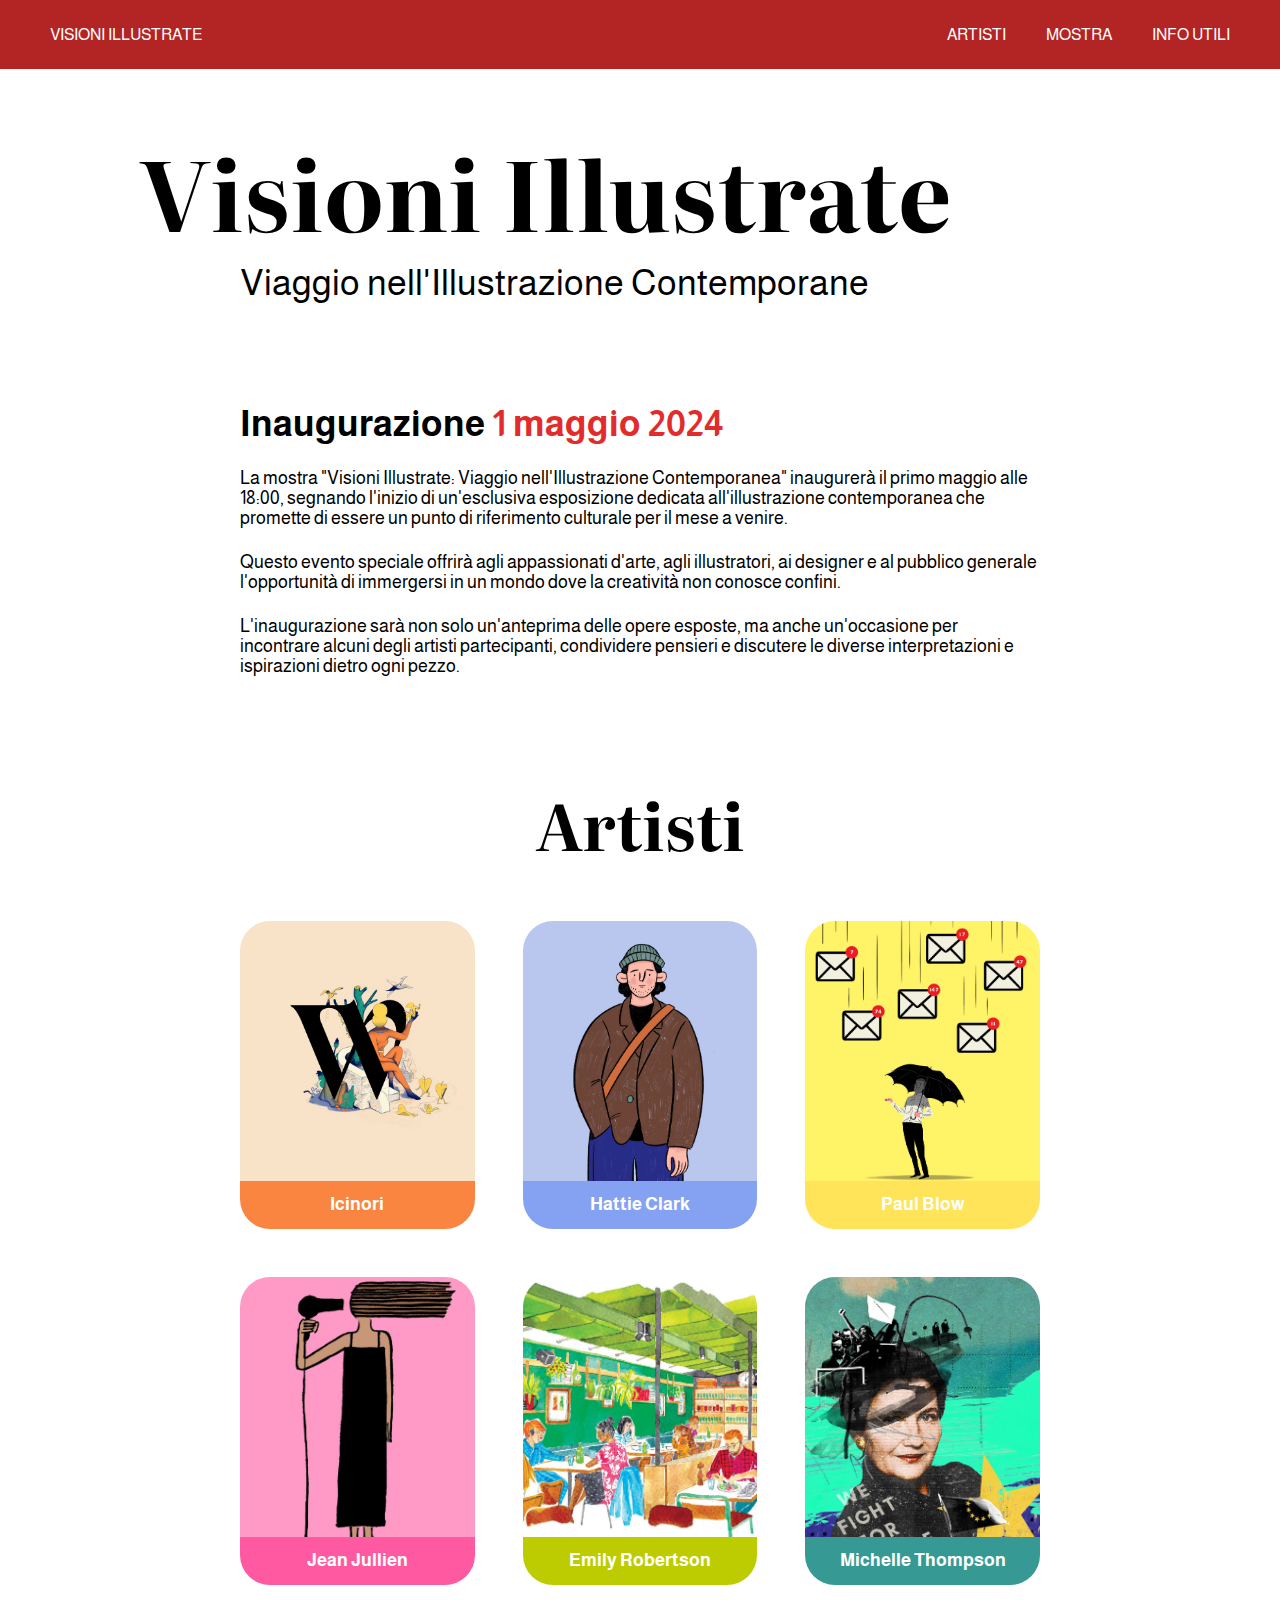
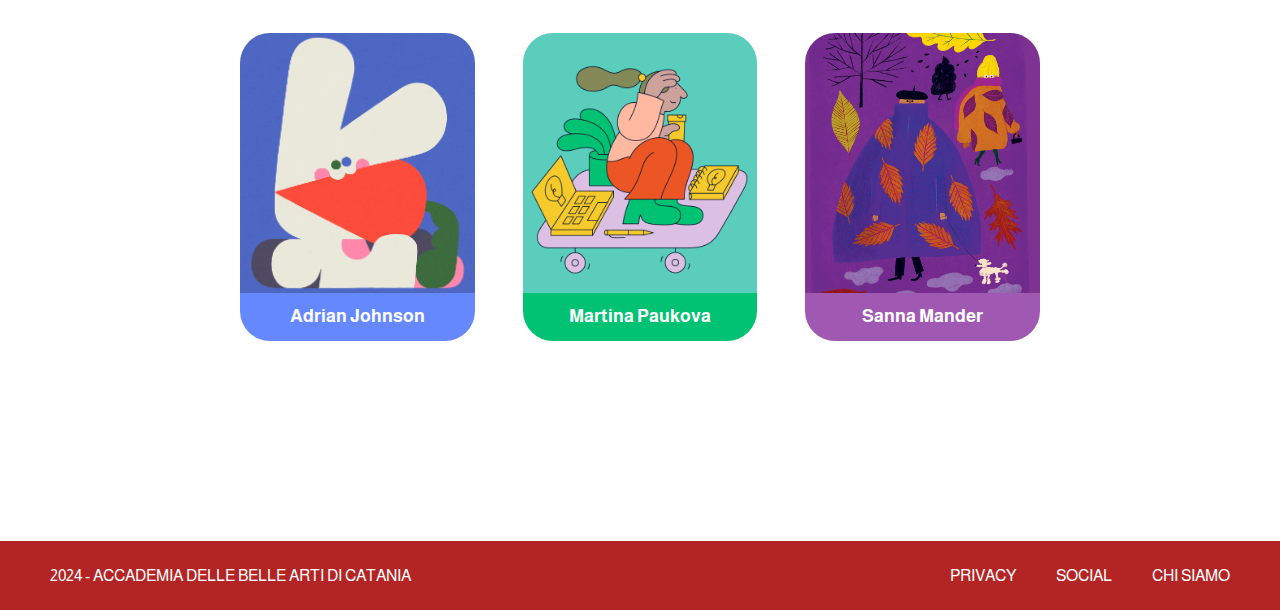
==== index.html @ 4ec29349 "Initial commit" ====
<!DOCTYPE html>
<html lang="en">
<head>
    <meta charset="UTF-8">
    <meta name="viewport" content="width=device-width, initial-scale=1.0">
    <title>Visioni Illustrate: Viaggio nell'Illustrazione Contemporanea</title>
    <link rel="stylesheet" href="css/style.css">
    <link rel="preconnect" href="https://fonts.googleapis.com">
    <link rel="preconnect" href="https://fonts.gstatic.com" crossorigin>
    <link href="https://fonts.googleapis.com/css2?family=Almarai:wght@300;400;700;800&display=swap" rel="stylesheet">
    <link rel="preconnect" href="https://fonts.googleapis.com">
    <link rel="preconnect" href="https://fonts.gstatic.com" crossorigin>
    <link href="https://fonts.googleapis.com/css2?family=Almarai:wght@300;400;700;800&family=Literata:ital,opsz,wght@0,7..72,200..900;1,7..72,200..900&display=swap" rel="stylesheet">
</head>

<body>
    <header id="inizio">
        <a href="index.html">VISIONI ILLUSTRATE</a>
        <nav>
            <ul>
                <li><a href="artisti.html">ARTISTI</a></li>
                <li><a href="mostra.html">MOSTRA</a></li>
                <li><a href="infoutili.html">INFO UTILI</a></li>
            </ul>
        </nav>
    </header>
<main>
    <section class="hero">
        <div class="resp">
            <h1>Visioni Illustrate</h1>
            <h2>Viaggio nell'Illustrazione Contemporane</h2>
        </div>
    </section>
    <section class="corpo">
    <section class="inaugurazione">
            <h2>Inaugurazione <span style="color:#e22c2c">1 maggio 2024</span></h2>
            <div class="cont">
            <div><p>La mostra "Visioni Illustrate: Viaggio nell'Illustrazione Contemporanea" inaugurerà il primo maggio alle 18:00, segnando l'inizio di un'esclusiva esposizione dedicata all'illustrazione contemporanea che promette di essere un punto di riferimento culturale per il mese a venire.</p>
            </div>
            <div>
                <p>Questo evento speciale offrirà agli appassionati d'arte, agli illustratori, ai designer e al pubblico generale l'opportunità di immergersi in un mondo dove la creatività non conosce confini.</p>
            </div>
            <div>
            <p>L'inaugurazione sarà non solo un'anteprima delle opere esposte, ma anche un'occasione per incontrare alcuni degli artisti partecipanti, condividere pensieri e discutere le diverse interpretazioni e ispirazioni dietro ogni pezzo.</p>
        </div>
    </div>
    </section>
<section class="info">
    <div>
    <h3>Artisti</h3>
</div>
</section>
    <section class="card">
        <a href="artisti.html" target="_self" rel="noopener noreferrer"><div class="uno">
                <img src="/img/card/Icinori.jpg" alt="">
                <h4>Icinori</h4>
                </div>
        </a>
        <a href="artisti.html" target="_self" rel="noopener noreferrer"><div class="due">
                <img src="/img/card/Hattie Clark.jpg" alt="">
               
                    <h4>Hattie Clark</h4>
            
            </div>
        </a>
        <a href="artisti.html" target="_self" rel="noopener noreferrer"><div class="tre">
                <img src="/img/card/Paul Blow.jpg" alt="">
                    <h4>Paul Blow</h4>
            </div>
        </a>
        <a href="artisti.html" target="_self" rel="noopener noreferrer"><div class="quattro">
                <img src="/img/card/Jean Jullien.jpg" alt="">
                <h4>Jean Jullien</h4>
            </div>
        </a>
    <a href="artisti.html" target="_self" rel="noopener noreferrer"><div class="cinque">
        <img src="/img/card/Emily Robertson.jpg" alt="">
        <h4>Emily Robertson</h4>
    </div>
</a>
<a href="artisti.html" target="_self" rel="noopener noreferrer"><div class="sei">
    <img src="/img/card/Michelle Thompson.jpg" alt="">
    <h4>Michelle Thompson</h4>
</div>
</a>
<a href="artisti.html" target="_self" rel="noopener noreferrer"><div class="sette">
    <img src="/img/card/Adrian Johnson.jpg" alt="">
    <h4>Adrian Johnson</h4>
</div>
</a>
<a href="artisti.html" target="_self" rel="noopener noreferrer"><div class="otto">
    <img src="/img/card/Martina Paukova.jpg" alt="">
    <h4>Martina Paukova</h4>
</div>
</a>
<a href="artisti.html" target="_self" rel="noopener noreferrer"><div class="nove">
    <img src="/img/card/Sanna Mander.jpg" alt="">
    <h4>Sanna Mander</h4>
</div>
</a>
    </section>
</section>
</main>
<footer>
    <a href="#inizio">2024 - ACCADEMIA DELLE BELLE ARTI DI CATANIA</a>
        <nav>
            <ul>
                <li><a href="https://www.iubenda.com/privacy-policy/25349809" target="_blank">PRIVACY</a></li>
                <li><a href="https://www.instagram.com/abacatania/" target="_blank">SOCIAL</a></li>
                <li><a href="https://www.abacatania.it" target="_blank">CHI SIAMO</a></li>
            </ul>
        </nav>
</footer>
</body>
---- css/style.css ----
html {
    scroll-behavior: smooth;
}

body{
    margin: 0;
    padding: 0;
    font-family: "Almarai", "Literata", sans-serif;
}

.corpo {
    max-width: 800px;
    margin: 0 auto;
}

main {
    max-width: 1000px;
    margin: 0 auto;
}

img {
    max-width: 100%;
    margin: 0;
}

header, footer {
    padding: 26px 50px;
    margin: 0;
    display: flex;
    justify-content: space-between;
    background-color: #B32424;
    font-size: 16px;
}

header nav ul, footer nav ul {
    margin: 0;
    padding: 0;
    list-style: none;
    display: flex;
    align-items: center;
    gap: 40px;
    text-transform: uppercase;
}

a {
    text-decoration: none;
    color: #fff;
}

header a:hover, footer a:hover {
    text-decoration: underline;
}

h1 {
    margin: 0;
    padding: 0;
    font-family: "Literata";
    font-size: 96px;
}

h2 {
    margin: 0;
    font-size: 36px;
}


.hero h2 {
    font-weight: normal;
    padding: 0 0 0 100px;
}

.hero div {
margin: 50px auto 100px 0;
}

p {
    margin-top: 24px;
    font-size: 18px;
}

.cont{
    margin-bottom: 100px;
}

h3 {
    margin: 0;
    font-family: "Literata";
    font-size: 64px;
}

.info div{
    margin: 0 0 50px 0;
    text-align: center;
}



.card {
    display: grid;
    grid-template-columns: repeat(auto-fill, minmax(185px, 1fr));
    max-width: 1000px;
    margin: 0 0 200px 0;
    padding: 0;
    gap: 48px;
    text-align: center;
}

.card div{
    margin: 0;
    border-radius: 40px 40px 30px 30px;
}

.card a{
    margin: 0;
    padding: 0;
    text-decoration: none;
}

.card h4 {
    margin: 0;
    padding: 10px 0 15px;
    color: #fff;
    font-size: 18px;
    font-weight: bold;
}


.card img {
    margin: 0;
    padding: 0;
    width: 100%;
    height: 260px;
    object-fit:cover;
    border-radius: 30px 30px 0 0;
}

.uno {
    background-color: #FA8540;
}

.due {
    background-color: #85A2F2;
}
.tre {
    background-color: #FFE359;
}

.quattro {
    background-color: #FF59A1;
}

.cinque {
    background-color: #BCCC00;
}

.sei {
    background-color: #369994;
}

.sette {
    background-color: #6688FF;
}

.otto {
    background-color: #01C273;
}

.nove {
    background-color: #A059B2;
}

.selezione div {
 margin: 0;
 margin-bottom: 100px;
}


.pulsanti nav ul {
    max-width: 635px;
    list-style: none;
    display: grid;
    grid-template-columns: 1fr 1fr 1fr;
    text-align: center;
    gap: 40px;
    margin: 0 auto 200px;
}

.pulsanti li {
    border-radius: 30px 30px 30px 30px;
    font-size: 18px;
    font-weight: bold;
}

.pulsanti .uno {
    padding: 13px 0 12px;
}

.pulsanti .due {
    padding: 13px 0 12px;
}
.pulsanti .tre {
    padding: 13px 0 12px;

}

.pulsanti .quattro {

    padding: 13px 0 12px;
}

.pulsanti .cinque {

    padding: 13px 0 12px;
}

.pulsanti .sei {

    padding: 13px 0 12px;
}

.pulsanti .sette {

    padding: 13px 0 12px;
}

.pulsanti .otto {

    padding: 13px 0 12px;
}

.pulsanti .nove {
    padding: 13px 0 12px;
}

.artista {
    margin: 0 0 100px 0;
}

.artista .icinori .ultimop{
    margin-bottom: 100px;
}

.artista h2 {
    margin-bottom: 24px;
}

.artista .opere img {
    width: 181px;
    height: 185px;
}

.artista .opere {
    display: grid;
    grid-template-rows: repeat(auto-fill, minmax(185px, 1fr));
    gap: 15px;
    margin: 0 0 200px 0;    
}

.riga_uno, .riga_due, .riga_tre, .riga_quattro, .riga_cinque, .riga_sei, .riga_sette, .riga_otto, .riga_nove {
    margin: 0 auto;
    max-width: 792px;
    display: flex;
    padding: 13px 15px;
    justify-content: center;
    align-items: center;
    gap: 12px;
    border-radius: 20px;
    object-fit:cover;
}

.riga_uno {
    background: rgba(250, 133, 64, 0.50);
}

.riga_due {
    background: rgba(133, 162, 242, 0.50)
}

.riga_tre {
    background: rgba(255, 227, 89, 0.50);
}

.riga_quattro {
    background: rgba(255, 89, 161, 0.50);
}

.riga_cinque {
    background: rgba(188, 204, 0, 0.50);
}

.riga_sei {
    background: rgba(54, 153, 148, 0.50);
}

.riga_sette {
    background: rgba(102, 136, 255, 0.50);
}

.riga_otto {
    background: rgba(1, 194, 115, 0.50);
}

.riga_nove {
    background: rgba(160, 89, 178, 0.50)
}

.mission {
    margin-bottom: 200px;
}

.dove {
    margin-bottom: 70px;
}

.mappa {
    max-width: 600px;
    margin: 0 auto 100px;
}

.lab {
    margin-bottom: 200px;
}
@media (max-width: 800px) {
    .resp h1 {
        font-size: 48px;
    }

    .resp h2 {
        padding: 0 0 0 40px;
        font-size: 18px;
    }
    .cont {
        margin-bottom: 50px;
    }
}

@media (max-width: 600px) {


    h1 {
        font-size: 36px;
    }
    
    h2 {
        font-size: 18px;
    }
    
    .hero div {
    margin: 25px auto 50px 0;
    }
    
    p {
        margin-top: 12px;
        font-size: 14px;
    }
    
    .cont{
        margin-bottom: 50px;
    }
    
    h3 {
        font-size: 32px;
    }
    
    .info div{
        margin: 0 0 25px 0;
    }

    .selezione div {
     margin-bottom: 50px;
    }
    
    
    .pulsanti nav ul {
        max-width: 635px;
        gap: 20px;
        margin: 0 auto 100px;
    }
    
    .pulsanti li {
        font-size: 12px;
    }
    
    .artista {
        margin: 0 0 50px 0;
    }
    
    .artista .icinori .ultimop{
        margin-bottom: 50px;
    }
    
    .artista h2 {
        margin-bottom: 24px;
    }
    
    .artista .opere img {
        width: 85px;
        height: 85px;
    }
    
    .artista .opere {
        grid-template-rows: repeat(auto-fill, minmax(85px, 1fr));
        gap: 10px;
        margin: 0 0 100px 0;    
    }
    
    .riga_uno, .riga_due, .riga_tre, .riga_quattro, .riga_cinque, .riga_sei, .riga_sette, .riga_otto, .riga_nove {
        padding: 9px 10px;
        gap: 5px;
        border-radius: 10px;
    }
    
    .mission {
        margin-bottom: 100px;
    }
    
    .dove {
        margin-bottom: 35px;
    }
    
    .mappa {
        max-width: 300px;
    }
    
    .lab {
        margin-bottom: 100px;
    }

    header, footer {
    padding: 26px 50px;
    margin: 0;
    display: flex;
    justify-content: space-between;
    background-color: #B32424;
    font-size: 14px;
}

header nav ul, footer nav ul {
    margin: 0;
    padding: 0;
    list-style: none;
    display: flex;
    align-items: center;
    gap: 40px;
    text-transform: uppercase;
}
}
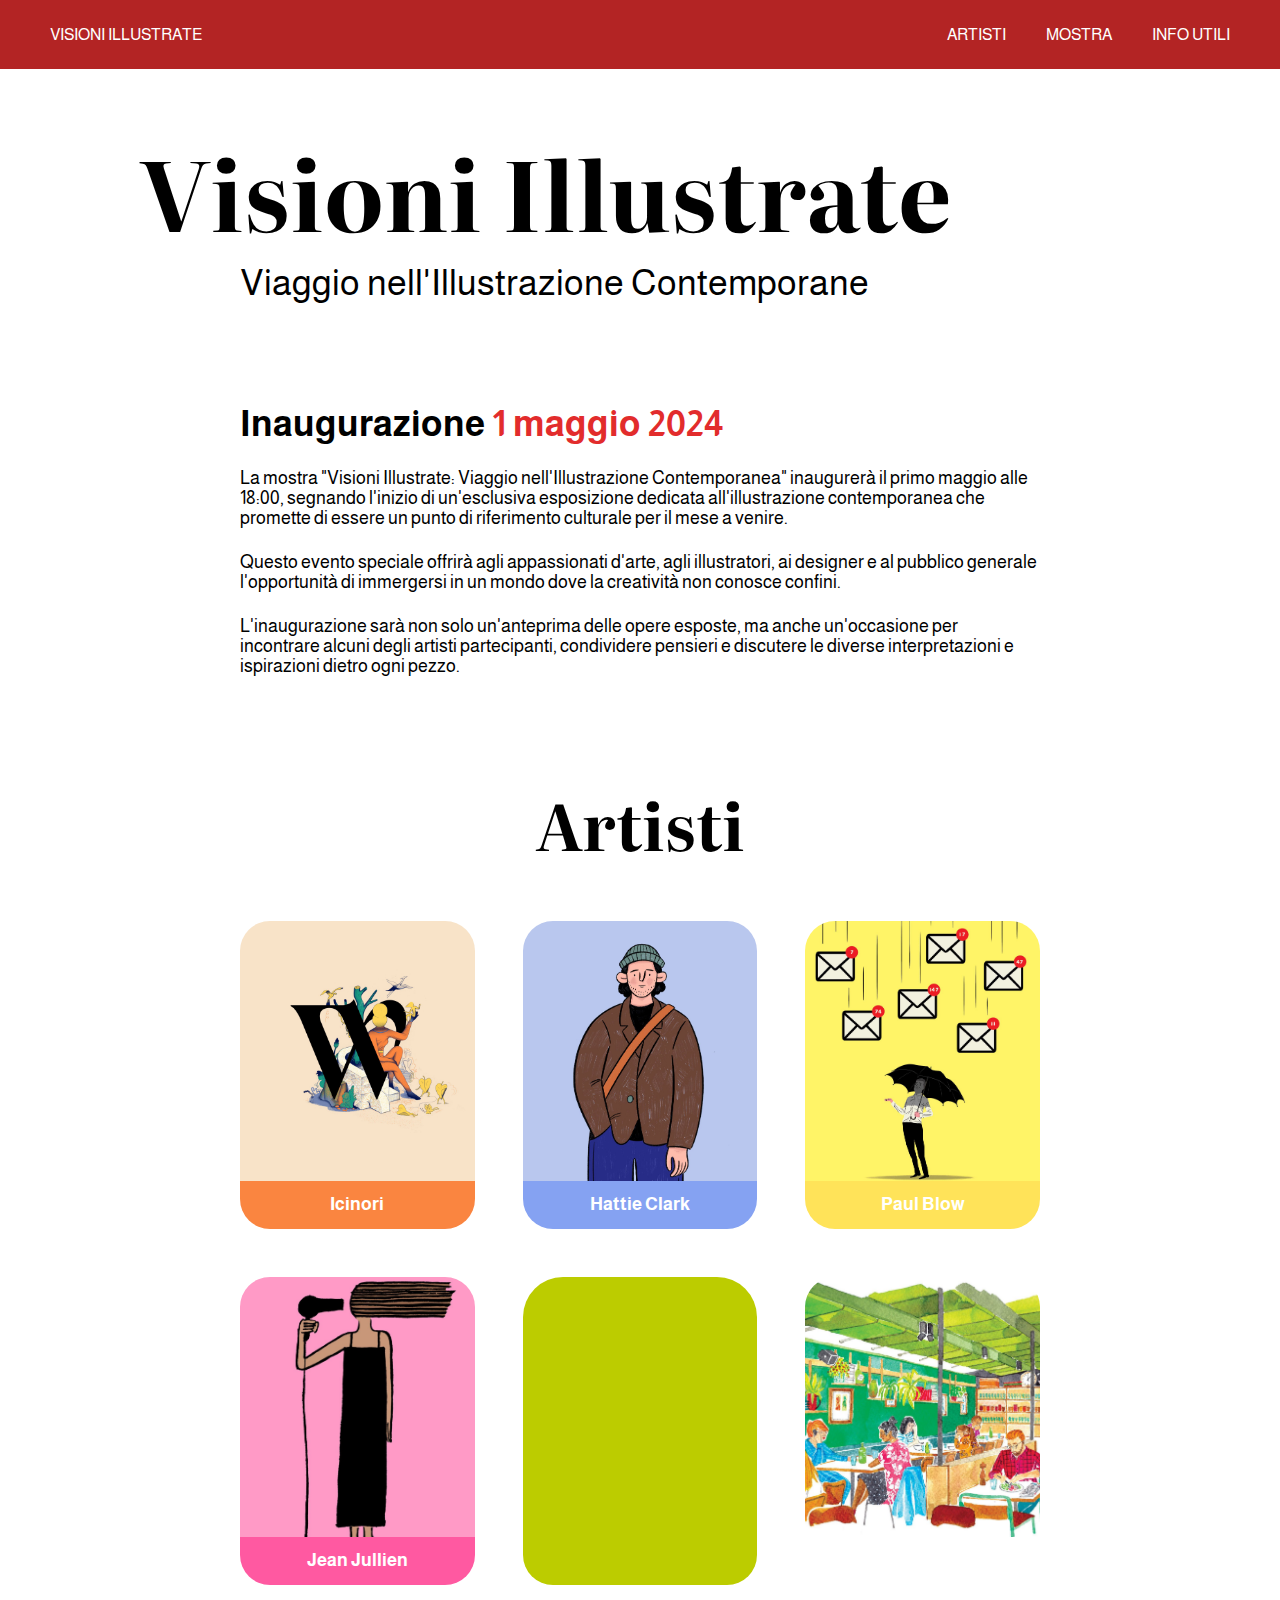
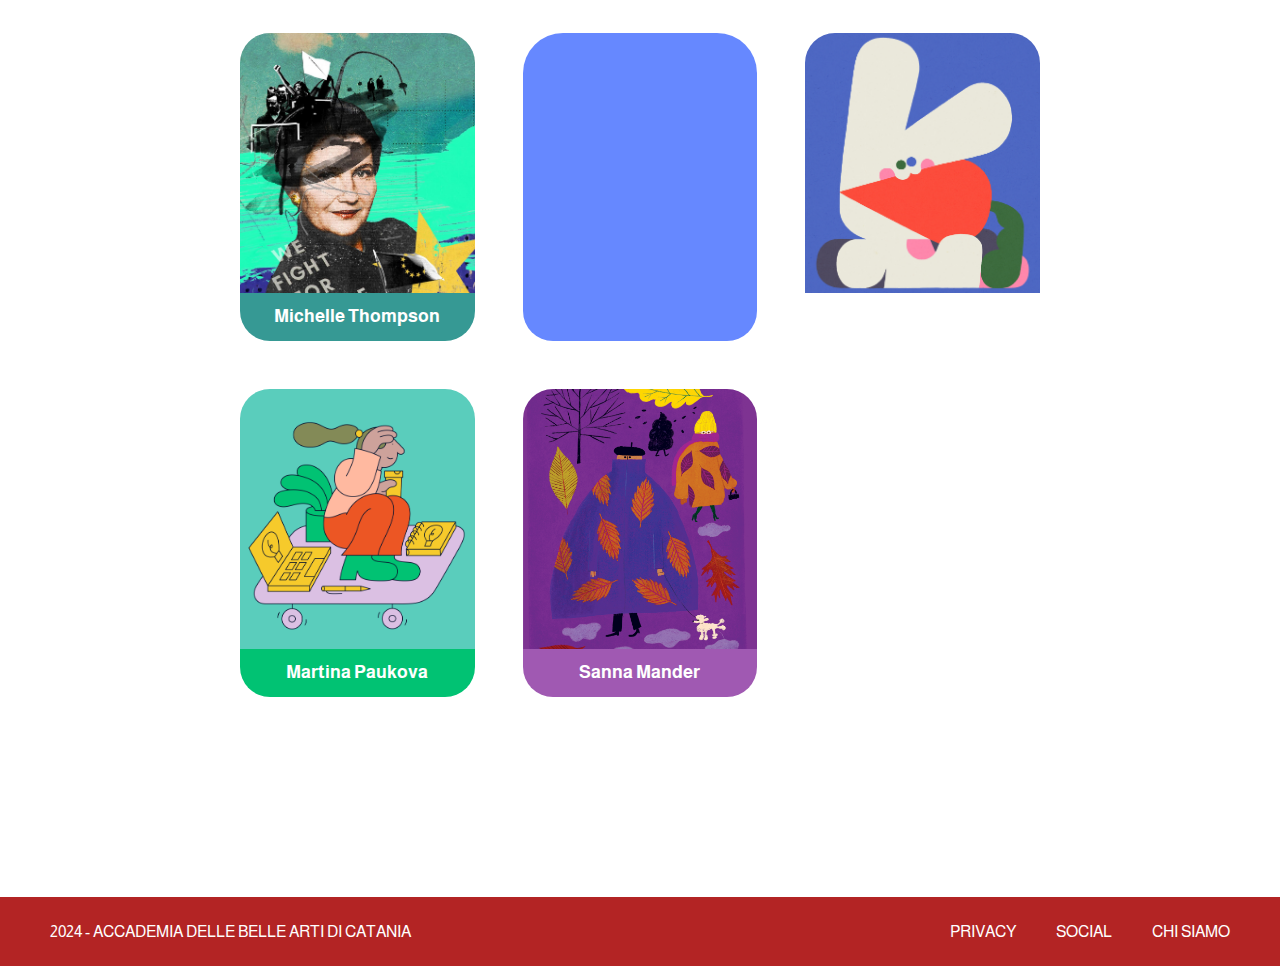
==== commit 44394941: "Update index.html" ====
--- a/index.html
+++ b/index.html
@@ -51,53 +51,66 @@
 </div>
 </section>
     <section class="card">
-        <a href="artisti.html" target="_self" rel="noopener noreferrer"><div class="uno">
-                <img src="/img/card/Icinori.jpg" alt="">
+        <div class="uno">
+        <a href="artisti.html" target="_self">
+                <img src="img/card/Icinori.jpg" alt="">
                 <h4>Icinori</h4>
-                </div>
         </a>
-        <a href="artisti.html" target="_self" rel="noopener noreferrer"><div class="due">
-                <img src="/img/card/Hattie Clark.jpg" alt="">
-               
+    </div>
+        <div class="due">
+        <a href="artisti.html" target="_self">
+                <img src="img/card/Hattie Clark.jpg" alt="">
                     <h4>Hattie Clark</h4>
+                </a>
+            </div>
+        
+        <div class="tre">
+        <a href="artisti.html" target="_self">
+                <img src="img/card/Paul Blow.jpg" alt="">
+                    <h4>Paul Blow</h4>
+                </a>
+            </div>
+        
+        <div class="quattro">
+        <a href="artisti.html" target="_self">
+                <img src="img/card/Jean Jullien.jpg" alt="">
+                <h4>Jean Jullien</h4>
             
-            </div>
         </a>
-        <a href="artisti.html" target="_self" rel="noopener noreferrer"><div class="tre">
-                <img src="/img/card/Paul Blow.jpg" alt="">
-                    <h4>Paul Blow</h4>
-            </div>
-        </a>
-        <a href="artisti.html" target="_self" rel="noopener noreferrer"><div class="quattro">
-                <img src="/img/card/Jean Jullien.jpg" alt="">
-                <h4>Jean Jullien</h4>
-            </div>
-        </a>
-    <a href="artisti.html" target="_self" rel="noopener noreferrer"><div class="cinque">
-        <img src="/img/card/Emily Robertson.jpg" alt="">
+    </div>
+        <div class="cinque"></div>
+    <a href="artisti.html" target="_self">
+        <img src="img/card/Emily Robertson.jpg" alt="">
         <h4>Emily Robertson</h4>
-    </div>
 </a>
-<a href="artisti.html" target="_self" rel="noopener noreferrer"><div class="sei">
-    <img src="/img/card/Michelle Thompson.jpg" alt="">
+</div>
+<div class="sei">
+<a href="artisti.html" target="_self">
+    <img src="img/card/Michelle Thompson.jpg" alt="">
     <h4>Michelle Thompson</h4>
+
+</a>
 </div>
+<div class="sette"></div>
+<a href="artisti.html" target="_self">
+    <img src="img/card/Adrian Johnson.jpg" alt="">
+    <h4>Adrian Johnson</h4>
 </a>
-<a href="artisti.html" target="_self" rel="noopener noreferrer"><div class="sette">
-    <img src="/img/card/Adrian Johnson.jpg" alt="">
-    <h4>Adrian Johnson</h4>
 </div>
+<div class="otto">
+<a href="artisti.html" target="_self">
+    <img src="img/card/Martina Paukova.jpg" alt="">
+    <h4>Martina Paukova</h4>
 </a>
-<a href="artisti.html" target="_self" rel="noopener noreferrer"><div class="otto">
-    <img src="/img/card/Martina Paukova.jpg" alt="">
-    <h4>Martina Paukova</h4>
 </div>
+
+<div class="nove">
+<a href="artisti.html" target="_self">
+    <img src="img/card/Sanna Mander.jpg" alt="">
+    <h4>Sanna Mander</h4>
 </a>
-<a href="artisti.html" target="_self" rel="noopener noreferrer"><div class="nove">
-    <img src="/img/card/Sanna Mander.jpg" alt="">
-    <h4>Sanna Mander</h4>
 </div>
-</a>
+
     </section>
 </section>
 </main>
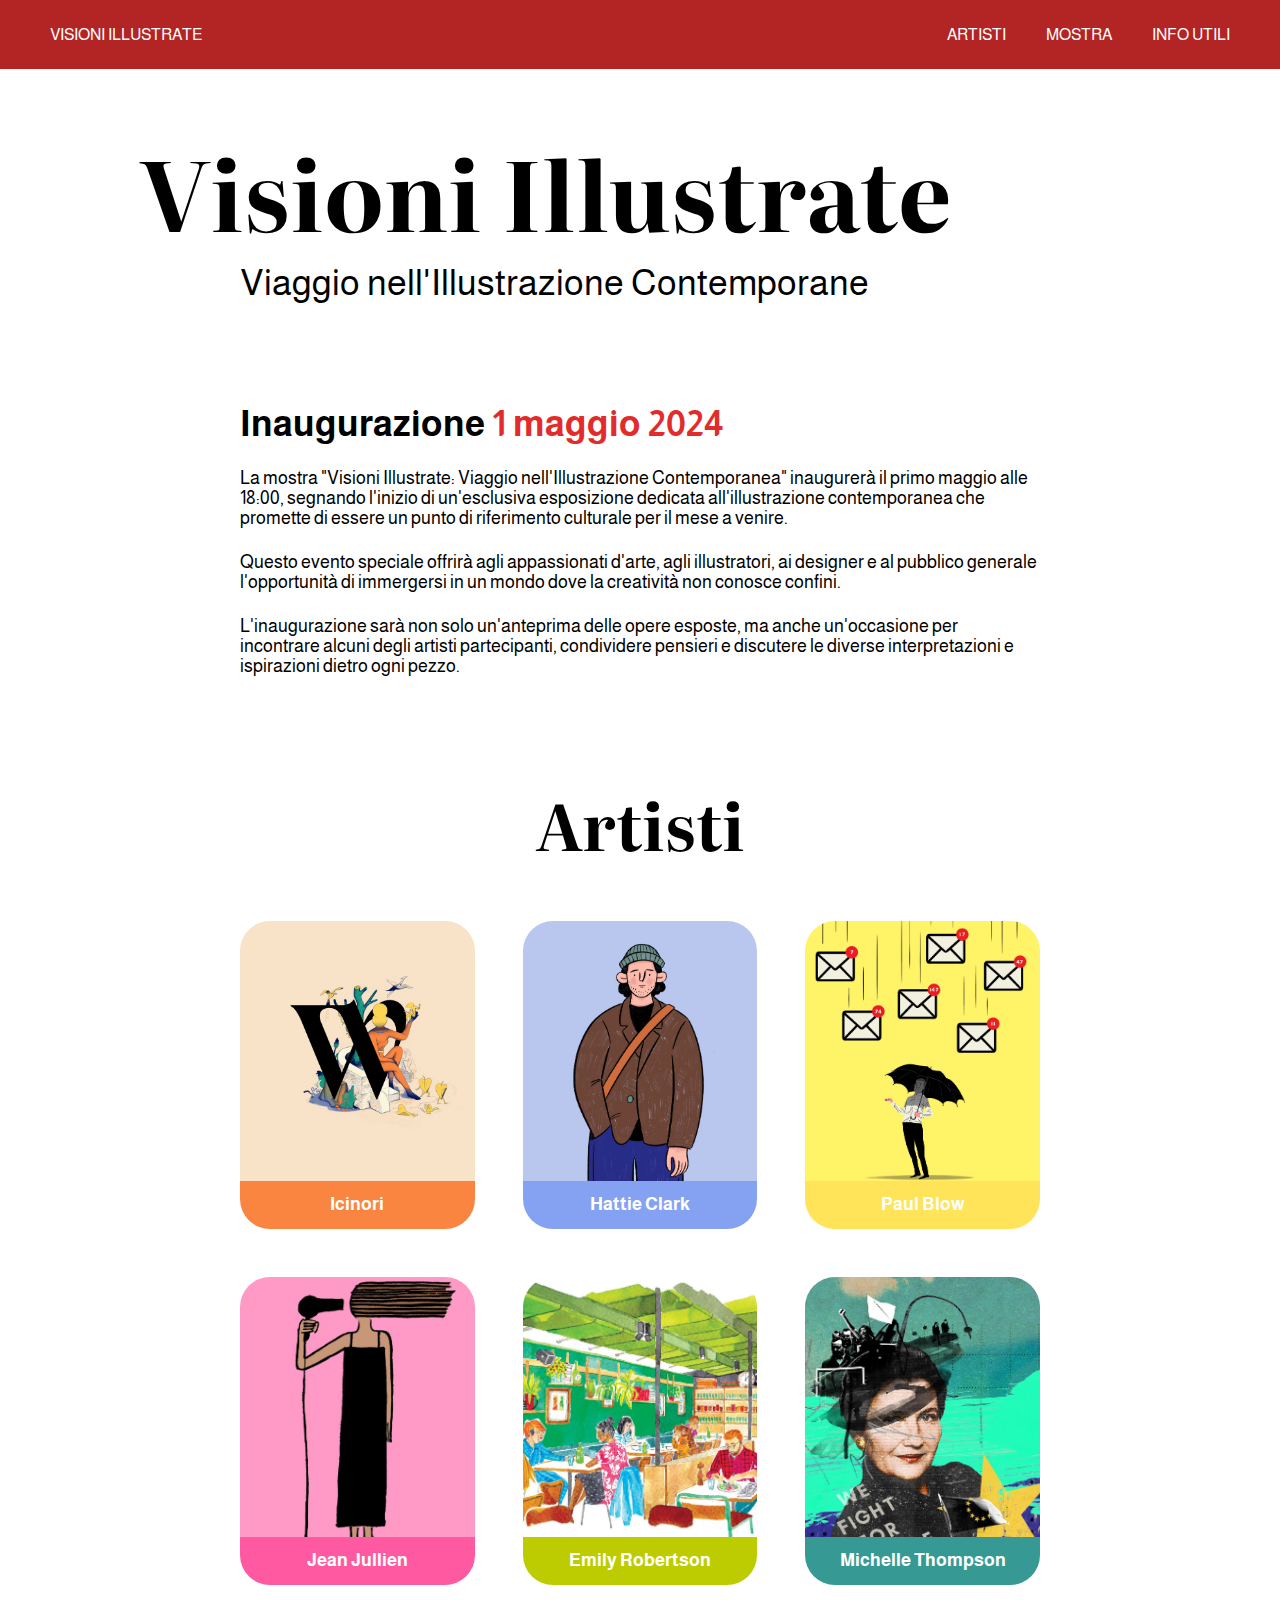
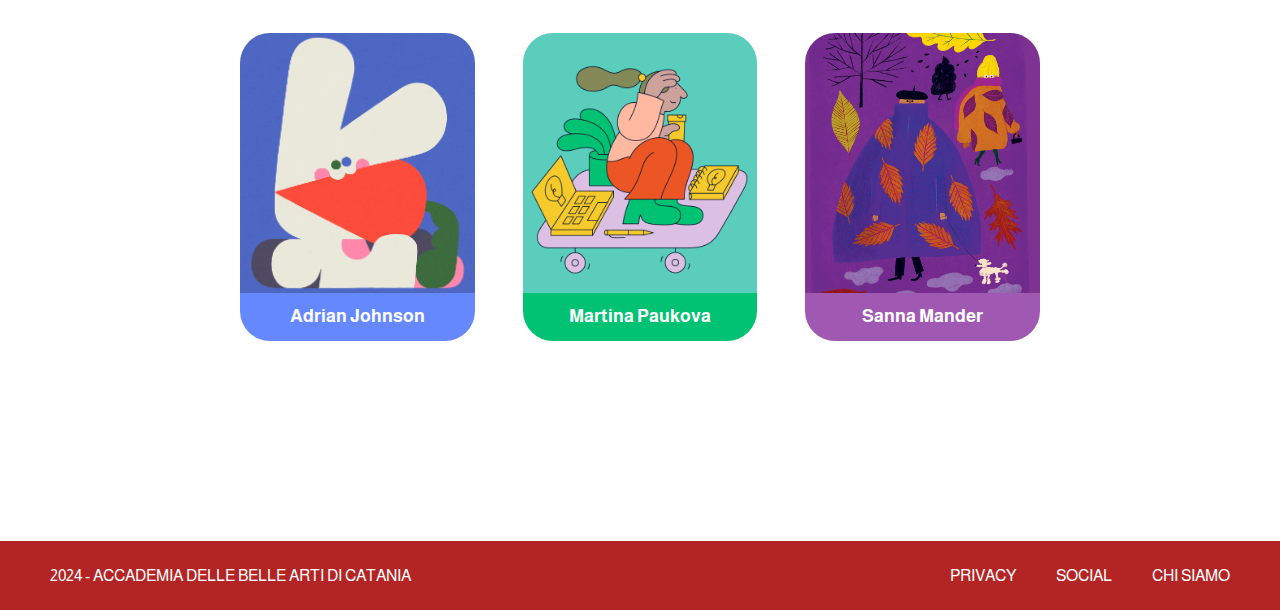
==== commit 7441ba4d: "Update index.html" ====
--- a/index.html
+++ b/index.html
@@ -78,7 +78,7 @@
             
         </a>
     </div>
-        <div class="cinque"></div>
+        <div class="cinque">
     <a href="artisti.html" target="_self">
         <img src="img/card/Emily Robertson.jpg" alt="">
         <h4>Emily Robertson</h4>
@@ -91,7 +91,7 @@
 
 </a>
 </div>
-<div class="sette"></div>
+<div class="sette">
 <a href="artisti.html" target="_self">
     <img src="img/card/Adrian Johnson.jpg" alt="">
     <h4>Adrian Johnson</h4>
